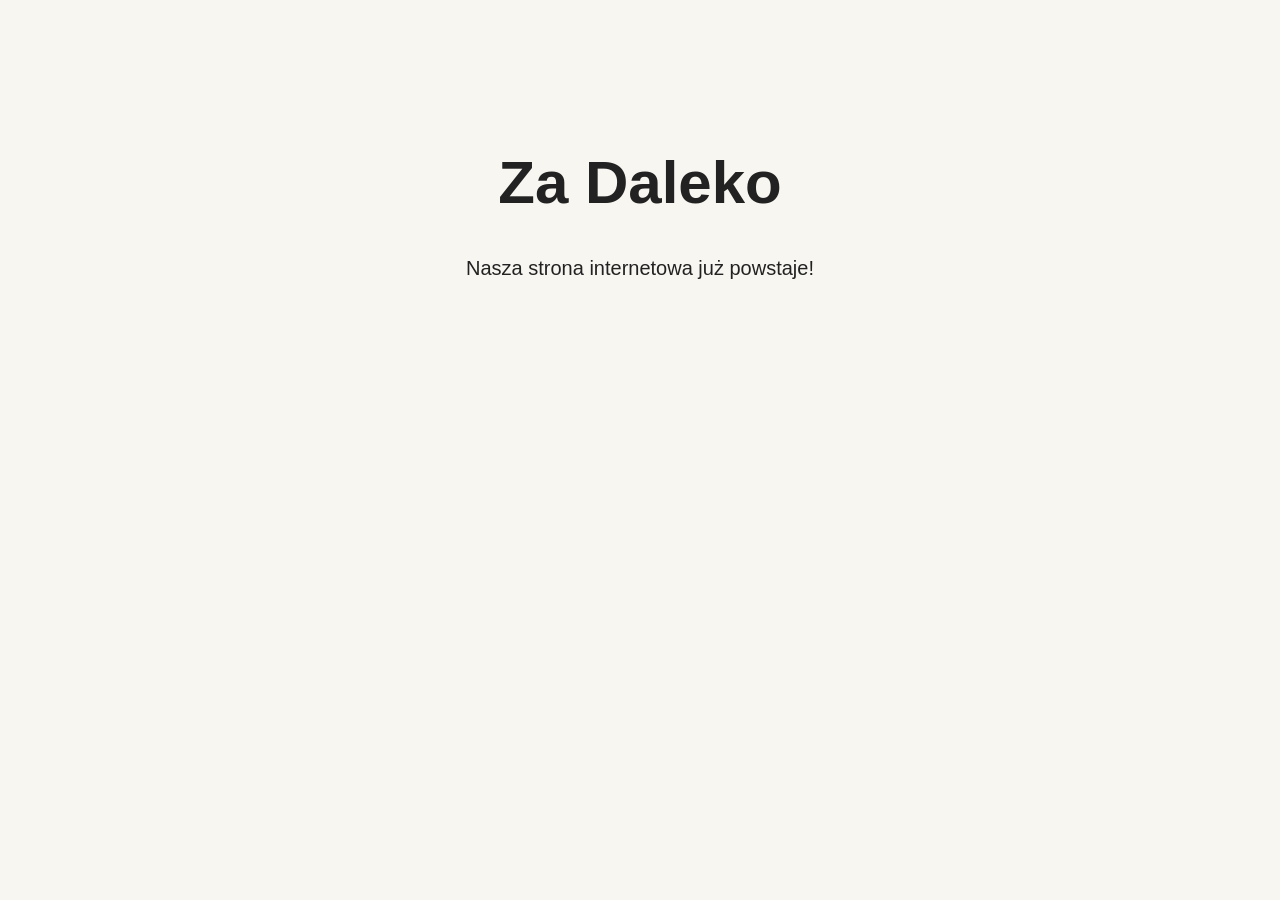
==== index.html @ 1b410ff0 "Create index.html" ====
<!DOCTYPE html>
<html lang="pl">
<head>
  <meta charset="UTF-8">
  <meta name="viewport" content="width=device-width, initial-scale=1.0">
  <title>Za Daleko</title>
  <style>
    body {
      font-family: Arial, sans-serif;
      background: #f8f6f1;
      color: #222;
      text-align: center;
      padding: 100px 20px;
    }
    h1 {
      font-size: 60px;
    }
    p {
      font-size: 20px;
    }
  </style>
</head>
<body>
  <h1>Za Daleko</h1>
  <p>Nasza strona internetowa już powstaje!</p>
</body>
</html>
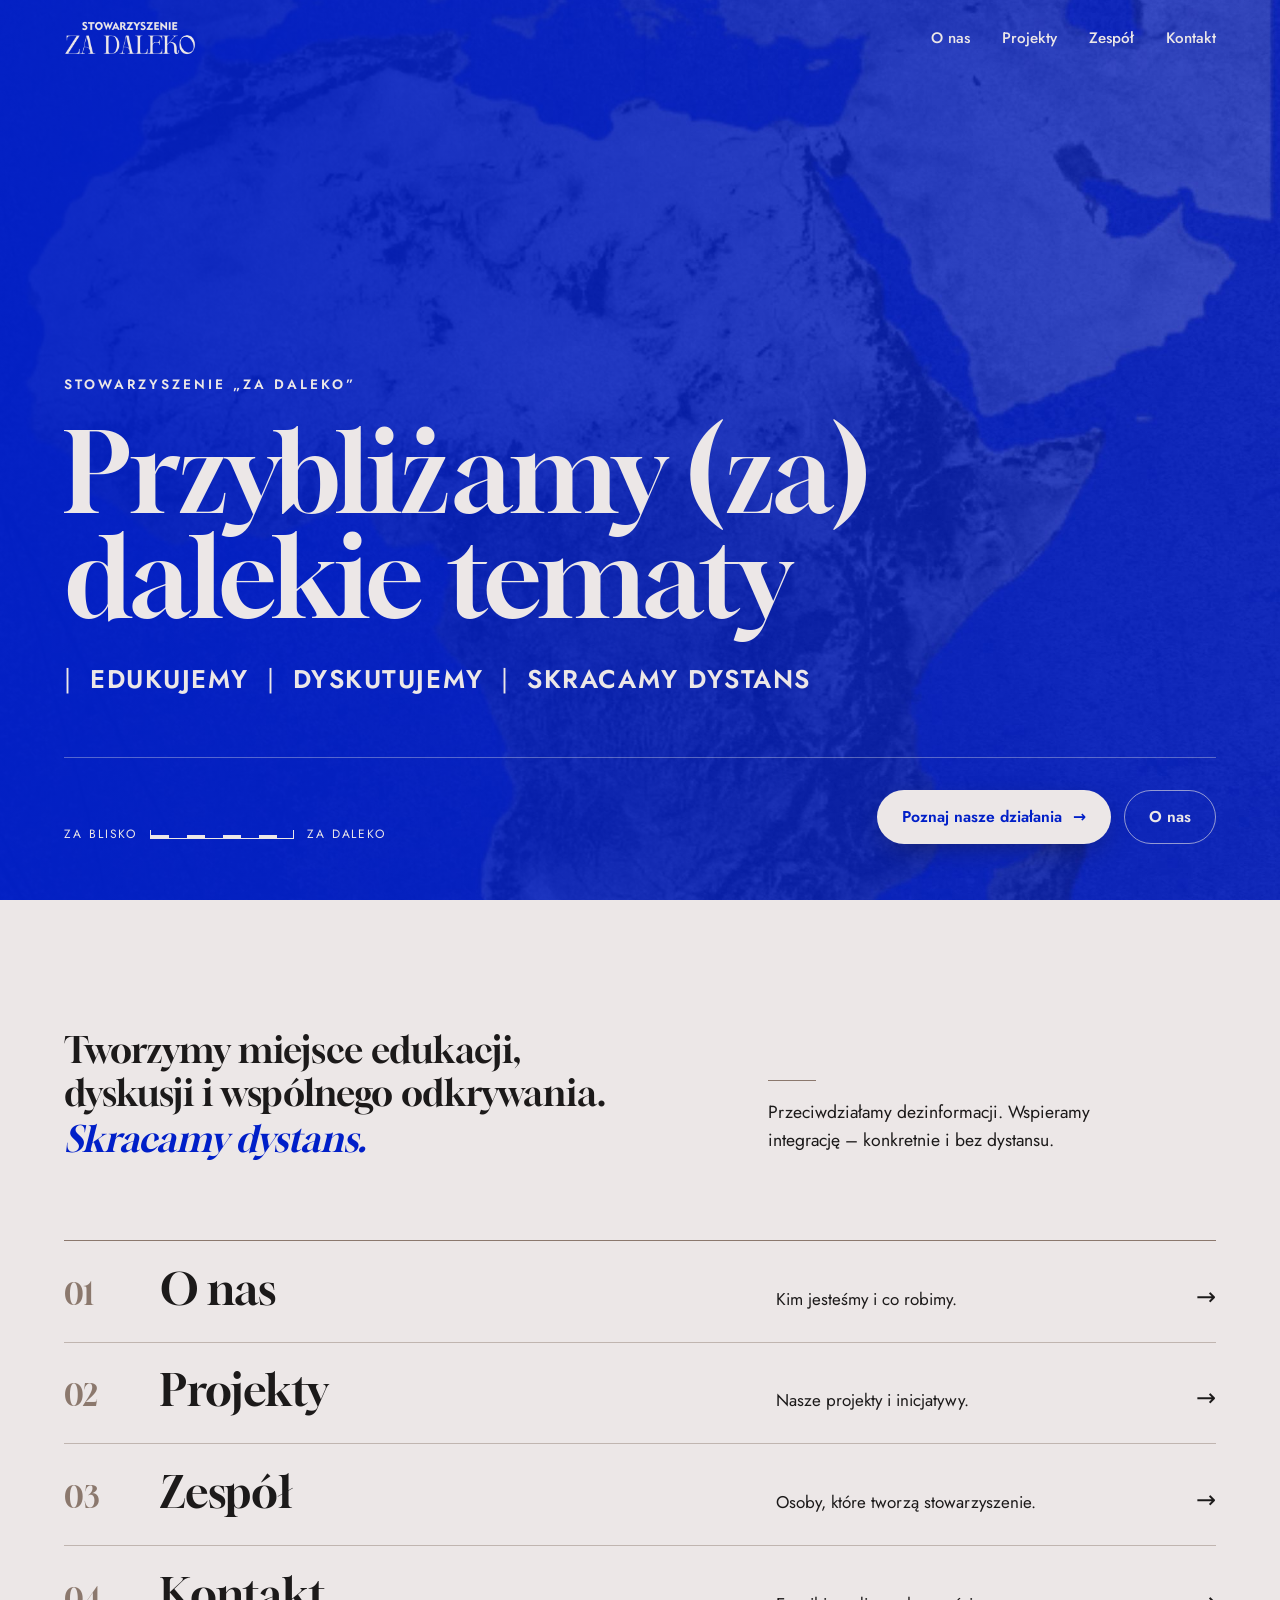
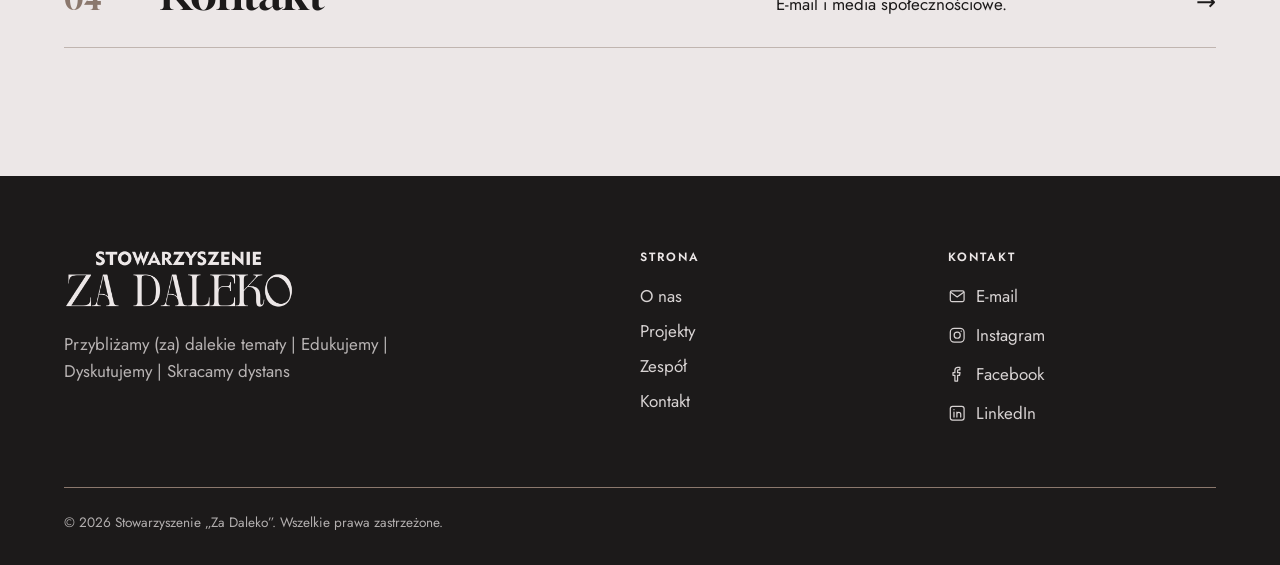
==== commit 7ca82c7a: "Add files via upload" ====
--- a/index.html
+++ b/index.html
@@ -1,28 +1,163 @@
-
 <!DOCTYPE html>
 <html lang="pl">
 <head>
   <meta charset="UTF-8">
   <meta name="viewport" content="width=device-width, initial-scale=1.0">
-  <title>Za Daleko</title>
-  <style>
-    body {
-      font-family: Arial, sans-serif;
-      background: #f8f6f1;
-      color: #222;
-      text-align: center;
-      padding: 100px 20px;
-    }
-    h1 {
-      font-size: 60px;
-    }
-    p {
-      font-size: 20px;
-    }
-  </style>
-</head>
+  <title>Stowarzyszenie „Za Daleko” — Przybliżamy (za) dalekie tematy</title>
+  <meta name="description" content="Stowarzyszenie „Za Daleko” — przestrzeń dla historii z podróży, badań i doświadczeń międzykulturowych. Edukujemy, dyskutujemy i skracamy dystans.">
+  <meta name="theme-color" content="#001FC8">
+  <link rel="canonical" href="https://za-daleko.github.io/">
+
+  <meta property="og:type" content="website">
+  <meta property="og:locale" content="pl_PL">
+  <meta property="og:site_name" content="Stowarzyszenie „Za Daleko”">
+  <meta property="og:title" content="Stowarzyszenie „Za Daleko” — Przybliżamy (za) dalekie tematy">
+  <meta property="og:description" content="Stowarzyszenie „Za Daleko” — przestrzeń dla historii z podróży, badań i doświadczeń międzykulturowych. Edukujemy, dyskutujemy i skracamy dystans.">
+  <meta property="og:url" content="https://za-daleko.github.io/">
+  <meta property="og:image" content="https://za-daleko.github.io/assets/img/og-image.jpg">
+  <meta property="og:image:width" content="1200">
+  <meta property="og:image:height" content="630">
+  <meta property="og:image:alt" content="Logo Stowarzyszenia Za Daleko na tle mapy">
+  <meta name="twitter:card" content="summary_large_image">
+
+  <link rel="icon" type="image/png" sizes="32x32" href="assets/icons/favicon-32.png">
+  <link rel="icon" type="image/png" sizes="192x192" href="assets/icons/favicon-192.png">
+  <link rel="apple-touch-icon" href="assets/icons/apple-touch-icon.png">
+  <link rel="manifest" href="site.webmanifest">
+
+  <link rel="preload" href="assets/fonts/gloock-latin.woff2" as="font" type="font/woff2" crossorigin>
+  <link rel="preload" href="assets/fonts/jost-latin.woff2" as="font" type="font/woff2" crossorigin>
+  <link rel="preload" href="assets/img/mapa-niebieska-2000.jpg" as="image" media="(min-width: 1001px)">
+  <link rel="preload" href="assets/img/mapa-niebieska-1000.jpg" as="image" media="(min-width: 601px) and (max-width: 1000px)">  <link rel="preload" href="assets/img/mapa-niebieska-pion-900.jpg" as="image" media="(max-width: 600px)">
+  <link rel="stylesheet" href="style.css">
+  <script>document.documentElement.classList.add("js");</script>
+  <script type="application/ld+json">
+  {
+    "@context": "https://schema.org",
+    "@type": "NGO",
+    "name": "Stowarzyszenie „Za Daleko”",
+    "url": "https://za-daleko.github.io/",
+    "logo": "https://za-daleko.github.io/assets/icons/favicon-512.png",
+    "email": "stowarzyszeniezadaleko@gmail.com",
+    "taxID": "6793355071",
+    "slogan": "Przybliżamy (za) dalekie tematy | Edukujemy | Dyskutujemy | Skracamy dystans",
+    "sameAs": [
+      "https://www.instagram.com/zadalekopl/",
+      "https://www.facebook.com/stowarzyszeniezadaleko/",
+      "https://www.linkedin.com/company/stowarzyszenie-za-daleko/"
+    ]
+  }
+  </script></head>
 <body>
-  <h1>Za Daleko</h1>
-  <p>Nasza strona internetowa już powstaje!</p>
+  <a class="skip-link" href="#tresc">Przejdź do treści</a>
+
+  <!-- ===================== NAWIGACJA (taka sama na każdej stronie) ===================== -->
+  <header class="nav" id="nav">
+    <div class="wrap nav__bar">
+      <a class="nav__logo" href="index.html" aria-label="Stowarzyszenie Za Daleko — strona główna">
+        <img class="nav__logo-light" src="assets/img/logo-kremowe.png" alt="" width="800" height="219">
+        <img class="nav__logo-dark" src="assets/img/logo-niebieskie.png" alt="" width="800" height="219">
+      </a>
+      <nav aria-label="Menu główne">
+        <button class="burger" type="button" aria-expanded="false" aria-controls="menu">
+          <span class="visually-hidden">Menu</span>
+          <span class="burger__line" aria-hidden="true"></span>
+          <span class="burger__line" aria-hidden="true"></span>
+        </button>
+        <ul class="menu" id="menu">
+          <li><a href="o-nas.html">O nas</a></li>
+          <li><a href="projekty.html">Projekty</a></li>
+          <li><a href="zespol.html">Zespół</a></li>
+          <li><a href="kontakt.html">Kontakt</a></li>
+        </ul>
+      </nav>
+    </div>
+  </header>
+
+  <main id="tresc">
+    <!-- ===================== PIERWSZY EKRAN ===================== -->
+    <section class="hero on-blue" aria-labelledby="h-start">
+      <div class="wrap hero__inner">
+        <h1 class="hero__name" id="h-start">Stowarzyszenie „Za Daleko”</h1>
+        <p class="slogan">
+          <span class="slogan__main"><span class="word" style="--d:.1s">Przybliżamy <span class="slogan__za">(za)</span> dalekie tematy</span></span>
+          <span class="slogan__verbs">
+            <span class="word slogan__sep" style="--d:.5s">|</span>
+            <span class="word" style="--d:.6s">Edukujemy</span>
+            <span class="word slogan__sep" style="--d:.75s">|</span>
+            <span class="word" style="--d:.85s">Dyskutujemy</span>
+            <span class="word slogan__sep" style="--d:1s">|</span>
+            <span class="word" style="--d:1.1s">Skracamy dystans</span>
+          </span>
+        </p>
+        <div class="hero__foot">
+          <div>
+            <div class="scale" aria-hidden="true"><span>za blisko</span><i></i><span>za daleko</span></div>
+          </div>
+          <div class="btns">
+            <a class="btn btn--solid" href="o-nas.html#dzialania">Poznaj nasze działania <span class="btn__arrow" aria-hidden="true">→</span></a>
+            <a class="btn btn--ghost" href="o-nas.html">O nas</a>
+          </div>
+        </div>
+      </div>
+    </section>
+
+    <!-- ===================== KIM JESTEŚMY (teksty z content.js: start.manifest) ===================== -->
+    <section class="statement" aria-label="Kim jesteśmy">
+      <div class="wrap statement__grid">
+        <p class="statement__lead rv" data-tresc="start.manifest.glowny">Tworzymy miejsce edukacji, dyskusji i wspólnego odkrywania.</p>
+        <p class="statement__accent rv" data-tresc="start.manifest.akcent">Skracamy dystans.</p>
+        <p class="statement__more rv" data-tresc="start.manifest.dopowiedzenie">Przeciwdziałamy dezinformacji. Wspieramy integrację – konkretnie i bez dystansu.</p>
+      </div>
+    </section>
+
+    <!-- ===================== SPIS PODSTRON ===================== -->
+    <section class="explore" aria-label="Spis podstron">
+      <div class="wrap">
+        <ul class="explore__list">
+          <li class="rv"><a class="explore__link" href="o-nas.html"><span class="explore__n" aria-hidden="true">01</span><span class="explore__title">O nas</span><span class="explore__text">Kim jesteśmy i co robimy.</span><span class="explore__arrow" aria-hidden="true">→</span></a></li>
+          <li class="rv"><a class="explore__link" href="projekty.html"><span class="explore__n" aria-hidden="true">02</span><span class="explore__title">Projekty</span><span class="explore__text">Nasze projekty i inicjatywy.</span><span class="explore__arrow" aria-hidden="true">→</span></a></li>
+          <li class="rv"><a class="explore__link" href="zespol.html"><span class="explore__n" aria-hidden="true">03</span><span class="explore__title">Zespół</span><span class="explore__text">Osoby, które tworzą stowarzyszenie.</span><span class="explore__arrow" aria-hidden="true">→</span></a></li>
+          <li class="rv"><a class="explore__link" href="kontakt.html"><span class="explore__n" aria-hidden="true">04</span><span class="explore__title">Kontakt</span><span class="explore__text">E-mail i media społecznościowe.</span><span class="explore__arrow" aria-hidden="true">→</span></a></li>
+        </ul>
+      </div>
+    </section>
+  </main>
+
+  <!-- ===================== STOPKA (taka sama na każdej stronie) ===================== -->
+  <footer class="footer">
+    <div class="wrap">
+      <div class="footer__grid">
+        <div>
+          <a href="index.html"><img class="footer__logo" src="assets/img/logo-kremowe.png" alt="Stowarzyszenie Za Daleko — strona główna" width="800" height="219" loading="lazy"></a>
+          <p class="footer__slogan">Przybliżamy (za) dalekie tematy | Edukujemy | Dyskutujemy | Skracamy dystans</p>
+        </div>
+        <nav aria-label="Stopka">
+          <h2 class="footer__h">Strona</h2>
+          <ul class="footer__list">
+            <li><a href="o-nas.html">O nas</a></li>
+            <li><a href="projekty.html">Projekty</a></li>
+            <li><a href="zespol.html">Zespół</a></li>
+            <li><a href="kontakt.html">Kontakt</a></li>
+          </ul>
+        </nav>
+        <div>
+          <h2 class="footer__h">Kontakt</h2>
+          <ul class="footer__list" id="stopka-kontakt"></ul>
+        </div>
+      </div>
+      <div class="footer__legal">
+        <p>© <span id="rok">2026</span> Stowarzyszenie „Za Daleko”. Wszelkie prawa zastrzeżone.</p>
+        <p id="stopka-polityka" hidden><a href="#">Polityka prywatności</a></p>
+      </div>
+    </div>
+  </footer>
+
+  <noscript>
+    <p class="noscript">Aby zobaczyć wszystkie treści strony, włącz obsługę JavaScript w przeglądarce. Kontakt: stowarzyszeniezadaleko@gmail.com</p>
+  </noscript>
+
+  <script src="content.js"></script>
+  <script src="script.js"></script>
 </body>
-</html>
+</html>
--- a/style.css
+++ b/style.css
@@ -0,0 +1,483 @@
+/* =====================================================================
+   Stowarzyszenie „Za Daleko” — style strony
+   Kolory i czcionki zmienia się w jednym miejscu: sekcja :root poniżej.
+   ===================================================================== */
+
+/* ---------- Czcionki (pliki lokalne, licencja SIL Open Font License) ---------- */
+@font-face {
+  font-family: "Gloock";
+  src: url("assets/fonts/gloock-latin-ext.woff2") format("woff2");
+  font-weight: 400; font-style: normal; font-display: swap;
+  unicode-range: U+0100-02BA, U+02BD-02C5, U+02C7-02CC, U+02CE-02D7, U+02DD-02FF, U+0304, U+0308, U+0329, U+1D00-1DBF, U+1E00-1E9F, U+1EF2-1EFF, U+2020, U+20A0-20AB, U+20AD-20C4, U+2113, U+2C60-2C7F, U+A720-A7FF;
+}
+@font-face {
+  font-family: "Gloock";
+  src: url("assets/fonts/gloock-latin.woff2") format("woff2");
+  font-weight: 400; font-style: normal; font-display: swap;
+  unicode-range: U+0000-00FF, U+0131, U+0152-0153, U+02BB-02BC, U+02C6, U+02DA, U+02DC, U+0304, U+0308, U+0329, U+2000-206F, U+20AC, U+2122, U+2191, U+2193, U+2212, U+2215, U+FEFF, U+FFFD;
+}
+@font-face {
+  font-family: "Jost";
+  src: url("assets/fonts/jost-latin-ext.woff2") format("woff2");
+  font-weight: 400 700; font-style: normal; font-display: swap;
+  unicode-range: U+0100-02BA, U+02BD-02C5, U+02C7-02CC, U+02CE-02D7, U+02DD-02FF, U+0304, U+0308, U+0329, U+1D00-1DBF, U+1E00-1E9F, U+1EF2-1EFF, U+2020, U+20A0-20AB, U+20AD-20C4, U+2113, U+2C60-2C7F, U+A720-A7FF;
+}
+@font-face {
+  font-family: "Jost";
+  src: url("assets/fonts/jost-latin.woff2") format("woff2");
+  font-weight: 400 700; font-style: normal; font-display: swap;
+  unicode-range: U+0000-00FF, U+0131, U+0152-0153, U+02BB-02BC, U+02C6, U+02DA, U+02DC, U+0304, U+0308, U+0329, U+2000-206F, U+20AC, U+2122, U+2191, U+2193, U+2212, U+2215, U+FEFF, U+FFFD;
+}
+
+/* ---------- Zmienne: kolory, czcionki, odstępy ---------- */
+:root {
+  /* Paleta strony — używamy WYŁĄCZNIE tych czterech kolorów
+     (miejscami z przezroczystością, np. dla linii i nakładek). */
+  --blue: #001FC8;        /* niebieski z logo */
+  --cream: #ECE7E7;       /* kremowy z logo — jasne tła, tekst na ciemnym */
+  --ink: #1C1A1A;         /* tekst, ciemne sekcje */
+  --taupe: #8B786D;       /* akcent — duże elementy, numery i linie
+                             (za słaby kontrast dla drobnego tekstu) */
+
+  --serif: "Gloock", "Bodoni 72", Didot, Georgia, serif;
+  --sans: "Jost", "Futura", "Century Gothic", system-ui, sans-serif;
+
+  --gutter: clamp(1.25rem, 5vw, 4.5rem);
+  --max: 1320px;
+  --nav-h: 76px;
+  --section-pad: clamp(5rem, 10vw, 8.5rem);
+}
+
+/* ---------- Podstawy ---------- */
+*, *::before, *::after { box-sizing: border-box; }
+html { scroll-behavior: smooth; scroll-padding-top: var(--nav-h); -webkit-text-size-adjust: 100%; }
+body {
+  margin: 0;
+  font-family: var(--sans);
+  font-size: 1.0625rem;
+  line-height: 1.6;
+  color: var(--ink);
+  background: var(--cream);
+  -webkit-font-smoothing: antialiased;
+}
+img { max-width: 100%; height: auto; display: block; }
+a { color: inherit; }
+p { margin: 0; }
+h1, h2, h3 { margin: 0; font-weight: 400; }
+ul, ol { margin: 0; padding: 0; list-style: none; }
+button { font: inherit; }
+[hidden] { display: none !important; }
+
+:focus-visible { outline: 3px solid var(--blue); outline-offset: 3px; border-radius: 2px; }
+.on-blue :focus-visible, .footer :focus-visible { outline-color: var(--cream); }
+
+::selection { background: var(--blue); color: var(--cream); }
+.areas ::selection { background: var(--taupe); color: var(--ink); }
+
+.visually-hidden {
+  position: absolute !important; width: 1px; height: 1px; padding: 0; margin: -1px;
+  overflow: hidden; clip: rect(0 0 0 0); white-space: nowrap; border: 0;
+}
+.skip-link {
+  position: absolute; left: 1rem; top: -100px; z-index: 100;
+  background: var(--ink); color: var(--cream); padding: .8rem 1.2rem; border-radius: 4px;
+  font-weight: 600; text-decoration: none;
+}
+.skip-link:focus { top: 1rem; }
+
+.wrap { max-width: var(--max); margin: 0 auto; padding-inline: var(--gutter); }
+
+/* Etykieta sekcji: „01 — O NAS” */
+.eyebrow {
+  display: flex; align-items: center; gap: .9rem;
+  font-family: var(--sans); font-weight: 600; font-size: .8rem; line-height: 1.2;
+  letter-spacing: .18em; text-transform: uppercase; color: var(--blue);
+}
+.eyebrow__n { font-variant-numeric: tabular-nums; opacity: .6; }
+.eyebrow::after { content: ""; flex: 0 0 3rem; height: 1px; background: var(--taupe); }
+.on-blue .eyebrow { color: var(--cream); }
+.on-blue .eyebrow::after { background: currentColor; opacity: .5; }
+
+.h2 {
+  font-family: var(--serif);
+  font-size: clamp(2.4rem, 5.4vw, 4.8rem);
+  line-height: 1.02; letter-spacing: -.01em;
+  margin-top: 1rem;
+}
+
+/* Przyciski */
+.btns { display: flex; flex-wrap: wrap; gap: .8rem; }
+.btn {
+  display: inline-flex; align-items: center; gap: .7rem;
+  min-height: 48px; padding: .85rem 1.5rem; border-radius: 999px;
+  font-weight: 600; font-size: .98rem; text-decoration: none; cursor: pointer;
+  border: 1px solid transparent;
+  transition: transform .25s, background-color .25s, color .25s, border-color .25s, box-shadow .25s;
+}
+.btn--solid { background: var(--cream); color: var(--blue); box-shadow: 0 10px 30px -12px rgba(28, 26, 26, .55); }
+.btn--solid:hover { background: var(--ink); color: var(--cream); transform: translateY(-2px); box-shadow: 0 16px 34px -12px rgba(28, 26, 26, .6); }
+.btn--ghost { border-color: rgba(236, 231, 231, .6); color: var(--cream); }
+.btn--ghost:hover { background: var(--cream); border-color: var(--cream); color: var(--blue); }
+.btn__arrow { transition: transform .25s; }
+.btn:hover .btn__arrow { transform: translateX(4px); }
+
+/* =====================================================================
+   NAWIGACJA
+   ===================================================================== */
+.nav { position: fixed; inset: 0 0 auto 0; z-index: 50; transition: background-color .35s, box-shadow .35s; }
+.nav__bar { display: flex; align-items: center; justify-content: space-between; height: var(--nav-h); }
+.nav__logo { display: block; padding: .3rem 0; }
+.nav__logo img { height: 36px; width: auto; }
+.nav__logo-dark { display: none !important; }
+
+.menu { display: flex; gap: 2rem; }
+.menu a {
+  position: relative; display: block; padding: .4rem 0;
+  font-weight: 500; font-size: .95rem; text-decoration: none; color: var(--cream);
+}
+.menu a::after {
+  content: ""; position: absolute; left: 0; right: 0; bottom: 0; height: 1px; background: currentColor;
+  transform: scaleX(0); transform-origin: left; transition: transform .3s;
+}
+.menu a:hover::after, .menu a[aria-current="page"]::after { transform: scaleX(1); }
+
+.nav.is-scrolled { background: rgba(236, 231, 231, .95); box-shadow: 0 1px 0 rgba(28, 26, 26, .08); }
+@supports (backdrop-filter: blur(8px)) { .nav.is-scrolled { background: rgba(236, 231, 231, .85); backdrop-filter: blur(10px); } }
+.nav.is-scrolled .menu a { color: var(--ink); }
+.nav.is-scrolled .menu a[aria-current="page"] { color: var(--blue); }
+.nav.is-scrolled .nav__logo-light, .nav.is-open .nav__logo-light { display: none; }
+.nav.is-scrolled .nav__logo-dark, .nav.is-open .nav__logo-dark { display: block !important; }
+
+.burger { display: none; position: relative; width: 48px; height: 48px; margin-right: -10px; background: none; border: 0; cursor: pointer; }
+.burger__line { position: absolute; left: 12px; right: 12px; height: 2px; background: var(--cream); transition: transform .3s, top .3s, background-color .3s; }
+.burger__line:nth-of-type(2) { top: 19px; }
+.burger__line:nth-of-type(3) { top: 28px; }
+.nav.is-scrolled .burger__line, .nav.is-open .burger__line { background: var(--ink); }
+.nav.is-open .burger__line:nth-of-type(2) { top: 23px; transform: rotate(45deg); }
+.nav.is-open .burger__line:nth-of-type(3) { top: 23px; transform: rotate(-45deg); }
+
+/* =====================================================================
+   START (HERO)
+   ===================================================================== */
+.hero {
+  position: relative; display: flex; flex-direction: column;
+  min-height: 100vh; min-height: 100svh;
+  color: var(--cream);
+  background: var(--blue) url("assets/img/mapa-niebieska-2000.jpg") 60% 40% / cover no-repeat;
+  overflow: hidden;
+}
+.hero::before {
+  content: ""; position: absolute; inset: 0;
+  background: linear-gradient(90deg, rgba(0, 31, 200, .78) 0%, rgba(0, 31, 200, .35) 60%, rgba(0, 31, 200, .08) 100%);
+}
+.hero__inner {
+  position: relative; flex: 1; width: 100%;
+  display: flex; flex-direction: column; justify-content: flex-end;
+  padding-block: calc(var(--nav-h) + 3rem) 3.5rem;
+}
+.hero__name {
+  font-family: var(--sans); font-weight: 600; font-size: .85rem;
+  letter-spacing: .22em; text-transform: uppercase; margin-bottom: 1.5rem;
+}
+.slogan { display: block; }
+.slogan__main {
+  display: block; max-width: 12ch;
+  font-family: var(--serif); font-size: clamp(2.9rem, 8.6vw, 8.4rem);
+  line-height: .96; letter-spacing: -.01em;
+}
+.slogan__verbs {
+  display: flex; flex-wrap: wrap; gap: .2rem 1.1rem; margin-top: 1.8rem;
+  font-weight: 600; font-size: clamp(1.05rem, 2.1vw, 1.6rem); letter-spacing: .06em; text-transform: uppercase;
+}
+.slogan__sep { font-weight: 400; }
+
+.word { display: inline-block; }
+.js .word { opacity: 0; transform: translateY(.6em); animation: rise .9s cubic-bezier(.2, .7, .2, 1) var(--d, 0s) forwards; }
+@keyframes rise { to { opacity: 1; transform: none; } }
+
+.hero__foot {
+  display: grid; grid-template-columns: minmax(0, 34rem) auto; justify-content: space-between; align-items: end;
+  gap: 2rem; margin-top: 3.5rem; padding-top: 2rem; border-top: 1px solid rgba(236, 231, 231, .35);
+}
+.hero__intro { font-size: 1.15rem; max-width: 34rem; }
+.scale {
+  display: flex; align-items: center; gap: .8rem; margin-top: 2.2rem;
+  font-size: .75rem; letter-spacing: .16em; text-transform: uppercase; color: var(--cream);
+}
+.scale i {
+  flex: 0 0 9rem; height: 9px; border: 1px solid currentColor; border-top: 0;
+  background: linear-gradient(90deg, currentColor 50%, transparent 50%) 0 100% / 2.25rem 3px repeat-x;
+}
+
+/* =====================================================================
+   NAGŁÓWEK PODSTRONY (niebieski pas z tytułem)
+   ===================================================================== */
+.page-hero {
+  position: relative; overflow: hidden; color: var(--cream);
+  background: var(--blue) url("assets/img/mapa-niebieska-2000.jpg") 30% 45% / cover no-repeat;
+}
+.page-hero::before { content: ""; position: absolute; inset: 0; background: rgba(0, 31, 200, .72); }
+.page-hero__inner { position: relative; padding-block: calc(var(--nav-h) + clamp(3rem, 8vw, 6rem)) clamp(3rem, 6vw, 4.5rem); }
+.page-hero__title { font-family: var(--serif); font-size: clamp(3rem, 8vw, 7rem); line-height: .98; letter-spacing: -.01em; margin-top: 1rem; }
+.page-hero__lead { margin-top: 1.5rem; max-width: 34rem; font-size: 1.15rem; }
+.page-hero + .projects { padding-top: 1rem; }
+
+/* =====================================================================
+   STRONA GŁÓWNA — spis podstron
+   ===================================================================== */
+.statement { padding-block: var(--section-pad) clamp(3rem, 7vw, 5rem); background: var(--cream); }
+.statement__grid { display: grid; grid-template-columns: minmax(0, 7fr) minmax(0, 5fr); column-gap: clamp(2rem, 6vw, 6rem); align-items: end; }
+.statement__more { grid-column: 2; grid-row: 1 / span 2; }
+.statement__lead { max-width: 24ch; font-family: var(--serif); font-size: clamp(1.6rem, 2.8vw, 2.4rem); line-height: 1.2; }
+.statement__accent { grid-column: 1; margin-top: .2rem; font-family: var(--serif); font-style: italic; font-size: clamp(1.6rem, 2.8vw, 2.4rem); line-height: 1.2; color: var(--blue); }
+.statement__more { max-width: 24rem; padding-bottom: .35rem; font-size: 1.1rem; line-height: 1.6; }
+.statement__more::before { content: ""; display: block; width: 3rem; height: 1px; margin-bottom: 1.1rem; background: var(--taupe); }
+.statement ::selection { background: var(--taupe); color: var(--ink); }
+.statement + .explore { padding-top: 0; }
+.explore { padding-block: var(--section-pad); background: var(--cream); }
+.explore .eyebrow { color: var(--ink); }
+.explore :focus-visible { outline-color: var(--ink); }
+.explore ::selection { background: var(--taupe); color: var(--ink); }
+.explore__list { border-top: 1px solid var(--taupe); }
+.explore__link {
+  display: grid; grid-template-columns: 4.5rem 1fr minmax(0, 24rem) 2rem; gap: 1.5rem; align-items: baseline;
+  padding: 1.6rem 0; border-bottom: 1px solid rgba(139, 120, 109, .45);
+  text-decoration: none; color: var(--ink); transition: padding-left .35s, color .35s;
+}
+.explore__link:hover { color: var(--taupe); padding-left: .8rem; }
+.explore__n { font-family: var(--serif); font-size: clamp(1.4rem, 2.4vw, 1.9rem); line-height: 1; color: var(--taupe); }
+.explore__title { font-family: var(--serif); font-size: clamp(1.8rem, 3.4vw, 2.8rem); line-height: 1.05; }
+.explore__text { color: var(--ink); }
+.explore__arrow { font-size: 1.5rem; justify-self: end; transition: transform .3s; }
+.explore__link:hover .explore__arrow { transform: translateX(6px); }
+
+/* =====================================================================
+   O NAS
+   ===================================================================== */
+.about { position: relative; padding-block: var(--section-pad); background: var(--cream); overflow: hidden; }
+.about::before {
+  content: ""; position: absolute; inset: 0; pointer-events: none; opacity: .35;
+  background: url("assets/img/mapa-bezowa-2000.jpg") 100% 50% / cover no-repeat;
+}
+.about__grid { position: relative; display: grid; grid-template-columns: 5fr 7fr; gap: clamp(2rem, 6vw, 6rem); }
+.about__quote {
+  position: sticky; top: calc(var(--nav-h) + 2.5rem);
+  margin-top: 2rem; font-family: var(--serif); font-size: clamp(2rem, 4vw, 3.4rem); line-height: 1.08; color: var(--blue);
+}
+.about__text p { max-width: 38em; margin-bottom: 1.5rem; }
+.about__text p:first-child { font-size: clamp(1.2rem, 1.7vw, 1.45rem); line-height: 1.5; color: var(--ink); }
+.about__photos { position: relative; display: grid; grid-template-columns: repeat(2, minmax(0, 1fr)); gap: clamp(1rem, 2.5vw, 2rem); margin-top: clamp(3rem, 7vw, 5.5rem); }
+.about__photos .media { aspect-ratio: 3 / 2; border-radius: 3px; }
+
+/* =====================================================================
+   DZIAŁANIA
+   ===================================================================== */
+.areas { padding-block: var(--section-pad); background: var(--cream); }
+.about + .areas { border-top: 1px solid var(--taupe); }
+
+.section-head { display: flex; justify-content: space-between; align-items: end; flex-wrap: wrap; gap: 2rem; margin-bottom: 3.5rem; }
+.section-head__lead { max-width: 26rem; }
+.areas__list { border-top: 1px solid var(--taupe); }
+.area {
+  display: grid; grid-template-columns: 4.5rem 1fr minmax(0, 26rem); gap: 1.5rem; align-items: baseline;
+  padding: 1.7rem 0; border-bottom: 1px solid rgba(139, 120, 109, .45);
+  transition: padding-left .35s, color .35s;
+}
+.area:hover { color: var(--taupe); padding-left: .8rem; }
+.areas .eyebrow { color: var(--ink); }
+.areas :focus-visible { outline-color: var(--ink); }
+.area__n { font-family: var(--serif); font-size: clamp(1.4rem, 2.4vw, 1.9rem); line-height: 1; color: var(--taupe); font-variant-numeric: tabular-nums; }
+.area__title { font-family: var(--serif); font-size: clamp(1.6rem, 3vw, 2.5rem); line-height: 1.08; }
+.area__text { color: var(--ink); font-size: 1rem; }
+
+/* =====================================================================
+   ZDJĘCIA I ZASTĘPNIKI
+   ===================================================================== */
+.media { position: relative; overflow: hidden; background: var(--blue); }
+.media img { position: absolute; inset: 0; width: 100%; height: 100%; object-fit: cover; transition: transform .8s cubic-bezier(.2, .7, .2, 1); }
+/* Zastępnik, gdy wpis nie ma zdjęcia: fragment mapy z logo marki */
+.media--empty { background: var(--blue) url("assets/img/mapa-niebieska-1000.jpg") var(--pos, 40% 40%) / 240% no-repeat; }
+.media--empty::after {
+  content: ""; position: absolute; inset: 0;
+  background: repeating-linear-gradient(135deg, transparent 0 14px, rgba(236, 231, 231, .06) 14px 15px);
+}
+
+/* =====================================================================
+   PROJEKTY
+   ===================================================================== */
+.projects { padding-block: var(--section-pad); background: var(--blue); color: var(--cream); }
+.projects .h2 { margin-bottom: 3rem; }
+.projects__list { display: grid; grid-template-columns: repeat(2, minmax(0, 1fr)); gap: clamp(1.25rem, 2.5vw, 2rem); }
+.proj { display: flex; flex-direction: column; background: var(--cream); color: var(--ink); border-radius: 4px; overflow: hidden; }
+.proj .media { aspect-ratio: 16 / 10; }
+.proj:hover > .media img { transform: scale(1.03); }
+.proj__body { display: flex; flex-direction: column; gap: 1rem; flex: 1; padding: clamp(1.6rem, 3.5vw, 2.8rem); }
+.proj__tag { font-size: .75rem; font-weight: 600; letter-spacing: .16em; text-transform: uppercase; color: var(--blue); }
+.proj__title { font-family: var(--serif); font-size: clamp(1.8rem, 3vw, 2.5rem); line-height: 1.05; }
+.proj__date { font-size: .95rem; font-weight: 500; }
+.proj__link { color: var(--blue); }
+.proj__link {
+  margin-top: auto; padding-top: .5rem; display: inline-flex; gap: .6rem; align-items: center;
+  font-weight: 600; text-decoration: none; align-self: flex-start;
+}
+.proj__link:hover span:first-child { text-decoration: underline; text-underline-offset: 4px; }
+
+/* Pierwszy projekt — wyróżniony, szeroki */
+.proj--featured { grid-column: 1 / -1; display: grid; grid-template-columns: 7fr 5fr; }
+.proj--featured .media { aspect-ratio: auto; min-height: 340px; }
+.proj--featured .proj__title { font-size: clamp(2rem, 3.6vw, 3.2rem); }
+
+/* Galeria pod projektem */
+.proj__gallery {
+  grid-column: 1 / -1; display: grid; grid-template-columns: repeat(var(--cols, 4), minmax(0, 1fr));
+  gap: clamp(.5rem, 1.2vw, 1rem); padding: clamp(1.25rem, 3vw, 2.25rem);
+}
+.proj .proj__gallery .media { aspect-ratio: 4 / 5; min-height: 0; border-radius: 3px; }
+
+/* =====================================================================
+   ZESPÓŁ
+   ===================================================================== */
+.team { padding-block: var(--section-pad); background: var(--cream); }
+.team .eyebrow { color: var(--ink); }
+.team :focus-visible { outline-color: var(--ink); }
+.team .h2 { margin-bottom: 3rem; }
+.people { display: grid; grid-template-columns: repeat(3, minmax(0, 1fr)); gap: clamp(1.25rem, 3vw, 2.75rem); }
+.person .media { aspect-ratio: 4 / 5; border-radius: 3px; background: var(--taupe); }
+.person__initials {
+  position: absolute; inset: 0; display: grid; place-items: center;
+  font-family: var(--serif); font-size: clamp(2.5rem, 5vw, 4rem); color: var(--cream);
+}
+.person__name { font-family: var(--serif); font-size: 1.4rem; line-height: 1.15; margin-top: 1rem; }
+.person__role { display: block; margin-top: .25rem; font-size: .8rem; font-weight: 600; letter-spacing: .12em; text-transform: uppercase; color: var(--ink); }
+.person__text { margin-top: .5rem; font-size: .95rem; }
+
+/* Stan pusty (gdy w content.js lista jest pusta) */
+.empty {
+  grid-column: 1 / -1; display: flex; align-items: center; gap: 1.25rem;
+  padding: 2rem 0; border-top: 1px solid currentColor; border-bottom: 1px solid currentColor;
+  font-family: var(--serif); font-size: clamp(1.3rem, 2.4vw, 1.9rem); line-height: 1.25;
+}
+.empty::before { content: ""; flex: 0 0 auto; width: 10px; height: 10px; border-radius: 50%; background: var(--blue); }
+.on-blue .empty { border-color: rgba(236, 231, 231, .4); }
+.on-blue .empty::before { background: var(--cream); }
+.team .empty { border-color: var(--taupe); }
+.team .empty::before { background: var(--taupe); }
+
+/* =====================================================================
+   KONTAKT
+   ===================================================================== */
+.contact {
+  position: relative; overflow: hidden; padding-block: clamp(5rem, 11vw, 9rem); color: var(--cream);
+  background: var(--blue) url("assets/img/mapa-niebieska-2000.jpg") 20% 60% / cover no-repeat;
+}
+.contact::before { content: ""; position: absolute; inset: 0; background: rgba(0, 31, 200, .7); }
+.contact__grid { position: relative; display: grid; grid-template-columns: 1fr 1fr; gap: 3rem; align-items: end; }
+.contact--page { min-height: 85vh; min-height: 85svh; display: flex; align-items: flex-end; padding-top: calc(var(--nav-h) + 4rem); }
+.contact--page .contact__grid { width: 100%; }
+.contact__title { font-size: clamp(2.8rem, 7vw, 6.2rem); }
+.channels { border-top: 1px solid rgba(236, 231, 231, .4); }
+.channels li {
+  display: grid; grid-template-columns: 10rem 1fr; gap: 1rem; align-items: center;
+  padding: 1.15rem 0; border-bottom: 1px solid rgba(236, 231, 231, .4);
+}
+.channels__k { display: inline-flex; align-items: center; gap: .7rem; font-size: .78rem; font-weight: 600; letter-spacing: .14em; text-transform: uppercase; color: var(--cream); }
+.channels__k .icon { font-size: 1.45rem; }
+.channels__v { font-size: clamp(1.05rem, 1.8vw, 1.35rem); font-weight: 500; letter-spacing: .04em; }
+.icon { display: inline-flex; flex: none; width: 1em; height: 1em; }
+.icon svg { width: 100%; height: 100%; }
+.channels a {
+  font-size: clamp(1.05rem, 1.8vw, 1.35rem); font-weight: 500; text-decoration: none; overflow-wrap: anywhere;
+  background: linear-gradient(currentColor, currentColor) 0 100% / 0 1px no-repeat; transition: background-size .3s;
+}
+.channels a:hover { background-size: 100% 1px; }
+
+/* =====================================================================
+   STOPKA
+   ===================================================================== */
+.footer { background: var(--ink); color: var(--cream); padding-block: 4.5rem 2rem; }
+.footer__grid { display: grid; grid-template-columns: 2fr 1fr 1fr; gap: 2.5rem; }
+.footer__logo { width: 230px; }
+.footer__slogan { max-width: 22rem; margin-top: 1.3rem; opacity: .75; }
+.footer__h { font-size: .75rem; font-weight: 600; letter-spacing: .16em; text-transform: uppercase; color: var(--cream); margin-bottom: 1rem; }
+.footer__list { display: grid; gap: .5rem; }
+.footer__list a { text-decoration: none; opacity: .9; overflow-wrap: anywhere; }
+.footer__contact { display: inline-flex; align-items: center; gap: .6rem; }
+.footer__contact .icon { font-size: 1.15rem; }
+.footer__list a:hover { text-decoration: underline; text-underline-offset: 4px; opacity: 1; }
+.footer__legal {
+  display: flex; justify-content: space-between; flex-wrap: wrap; gap: 1rem;
+  margin-top: 3.5rem; padding-top: 1.5rem; border-top: 1px solid var(--taupe);
+  font-size: .85rem; color: rgba(236, 231, 231, .72);
+}
+.noscript { padding: 1rem var(--gutter); background: var(--cream); text-align: center; }
+
+/* =====================================================================
+   ANIMACJA POJAWIANIA SIĘ (tylko gdy działa JavaScript)
+   ===================================================================== */
+.js .rv { opacity: 0; transform: translateY(24px); transition: opacity .8s ease, transform .8s cubic-bezier(.2, .7, .2, 1); }
+.js .rv.is-in { opacity: 1; transform: none; }
+
+/* =====================================================================
+   RESPONSYWNOŚĆ
+   ===================================================================== */
+@media (max-width: 1000px) {
+  .hero, .page-hero { background-image: url("assets/img/mapa-niebieska-1000.jpg"); }
+  .explore__link { grid-template-columns: 3rem 1fr 2rem; }
+  .explore__text { grid-column: 2; grid-row: 2; }
+  .explore__arrow { grid-column: 3; grid-row: 1; }
+  .about::before { background-image: url("assets/img/mapa-bezowa-1000.jpg"); }
+  .contact { background-image: url("assets/img/mapa-niebieska-1000.jpg"); }
+  .about__grid, .contact__grid { grid-template-columns: 1fr; }
+  .about__quote { position: static; }
+  .area { grid-template-columns: 3rem 1fr; }
+  .area__text { grid-column: 2; }
+  .proj--featured { grid-template-columns: 1fr; }
+  .proj--featured .media { min-height: 0; aspect-ratio: 16 / 10; }
+  .people { grid-template-columns: repeat(3, minmax(0, 1fr)); }
+  .footer__grid { grid-template-columns: 1fr 1fr; }
+  .footer__grid > :first-child { grid-column: 1 / -1; }
+}
+
+@media (max-width: 820px) {
+  .burger { display: block; }
+  .menu {
+    position: fixed; inset: var(--nav-h) 0 auto 0; flex-direction: column; gap: 0;
+    max-height: calc(100vh - var(--nav-h)); overflow-y: auto;
+    padding: .5rem var(--gutter) 2rem; background: var(--cream);
+    box-shadow: 0 24px 40px rgba(28, 26, 26, .12);
+    transform: translateY(-110%); visibility: hidden;
+    transition: transform .35s cubic-bezier(.2, .7, .2, 1), visibility 0s .35s;
+  }
+  .menu a { color: var(--ink) !important; font-family: var(--serif); font-size: 1.9rem; padding: .55rem 0; }
+  .menu a::after { display: none; }
+  .menu a[aria-current="page"] { color: var(--blue) !important; }
+  .nav.is-open { background: var(--cream); }
+  .nav.is-open .menu { transform: none; visibility: visible; transition: transform .35s cubic-bezier(.2, .7, .2, 1); }
+  .hero__foot { grid-template-columns: 1fr; }
+  .projects__list { grid-template-columns: 1fr; }
+}
+
+@media (max-width: 600px) {
+  :root { --nav-h: 68px; }
+  .nav__logo img { height: 30px; }
+  .hero { background-image: url("assets/img/mapa-niebieska-pion-900.jpg"); background-position: 50% 50%; }
+  .hero::before { background: linear-gradient(180deg, rgba(0, 31, 200, .4) 0%, rgba(0, 31, 200, .8) 100%); }
+  .scale { display: none; }
+  .btns .btn { flex: 1 1 auto; justify-content: center; }
+  .people { grid-template-columns: repeat(2, minmax(0, 1fr)); }
+  .channels li { grid-template-columns: 1fr; gap: .2rem; }
+  .statement__grid { grid-template-columns: 1fr; }
+  .statement__more { grid-column: 1; grid-row: auto; }
+  .statement__more { margin-top: 2rem; }
+  .about__photos { grid-template-columns: 1fr; }
+  .proj__gallery { grid-template-columns: repeat(min(var(--cols, 4), 2), minmax(0, 1fr)); }
+  .proj__gallery[style*="--cols: 3"] { grid-template-columns: repeat(3, minmax(0, 1fr)); }
+  .footer__grid { grid-template-columns: 1fr; }
+}
+
+/* Ograniczenie ruchu — szanujemy ustawienia systemowe użytkownika */
+@media (prefers-reduced-motion: reduce) {
+  html { scroll-behavior: auto; }
+  *, *::before, *::after { animation: none !important; transition: none !important; }
+  .js .word, .js .rv { opacity: 1; transform: none; }
+}
